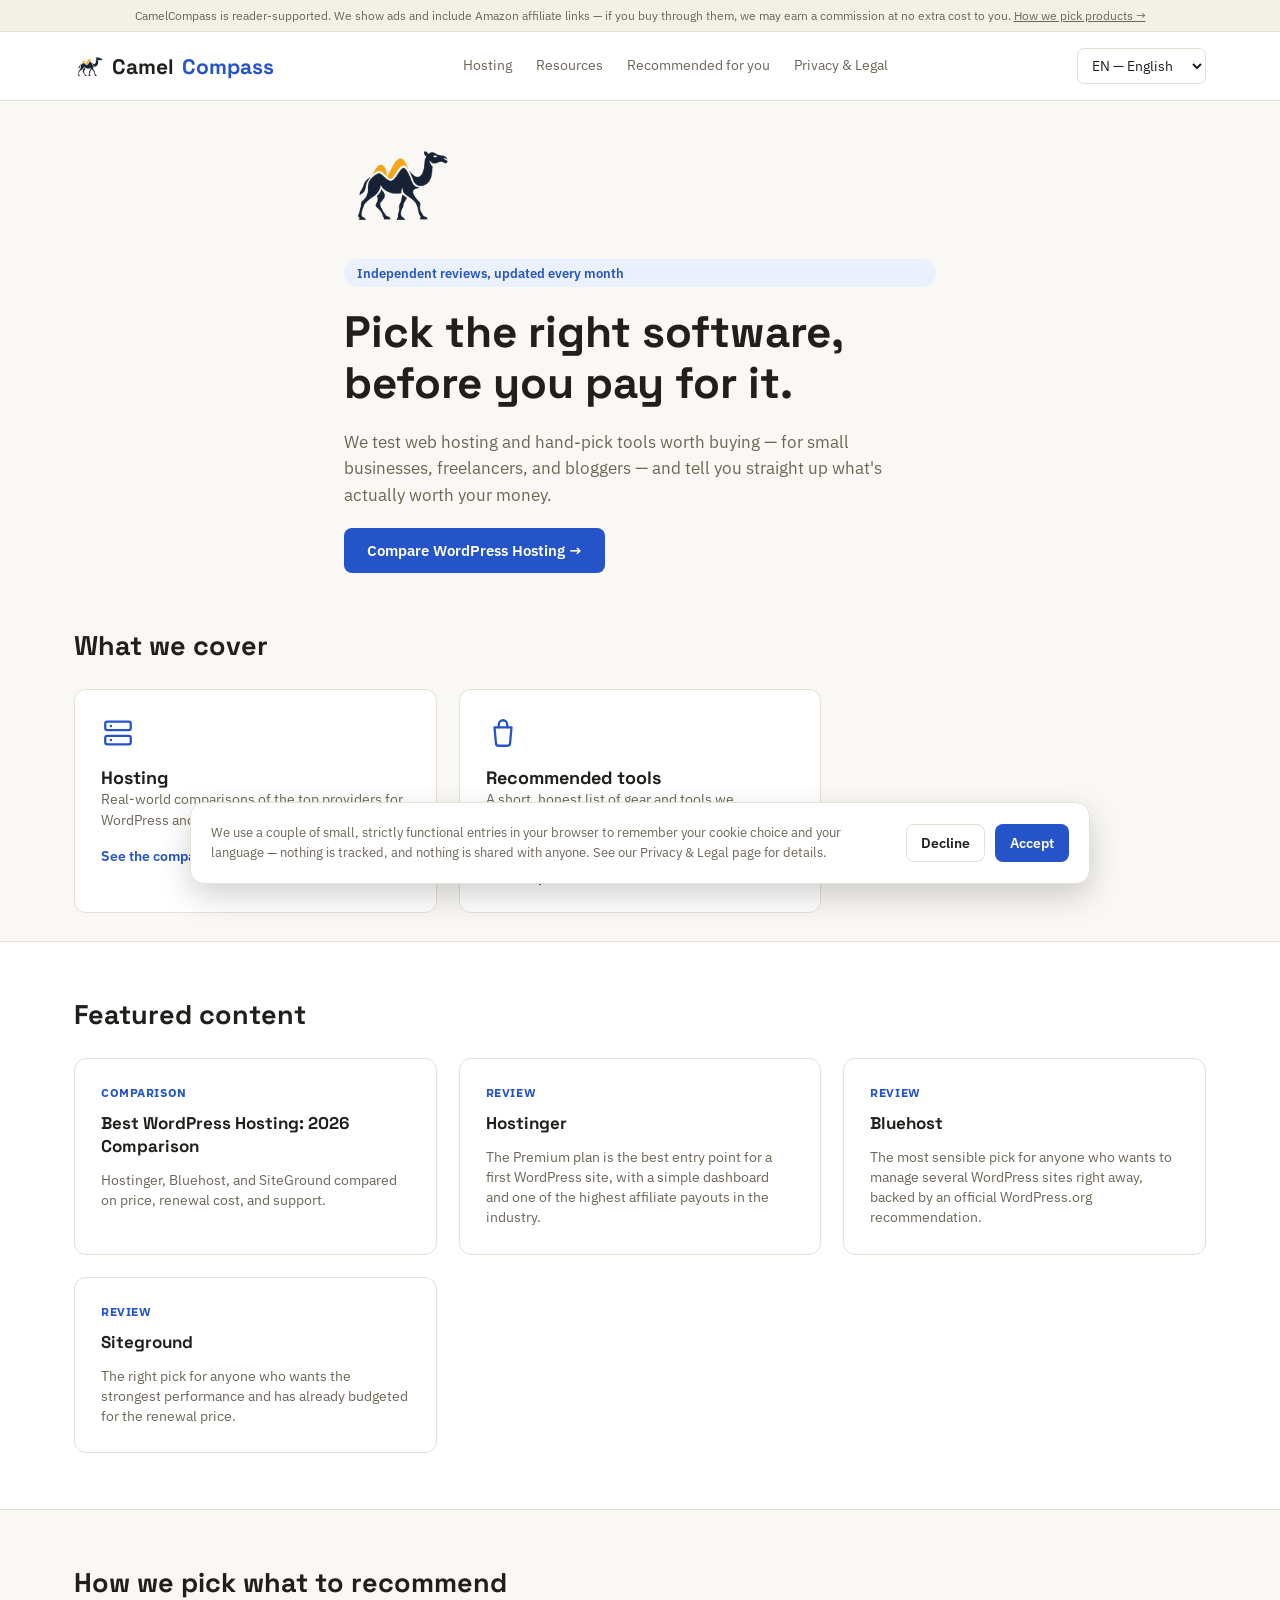
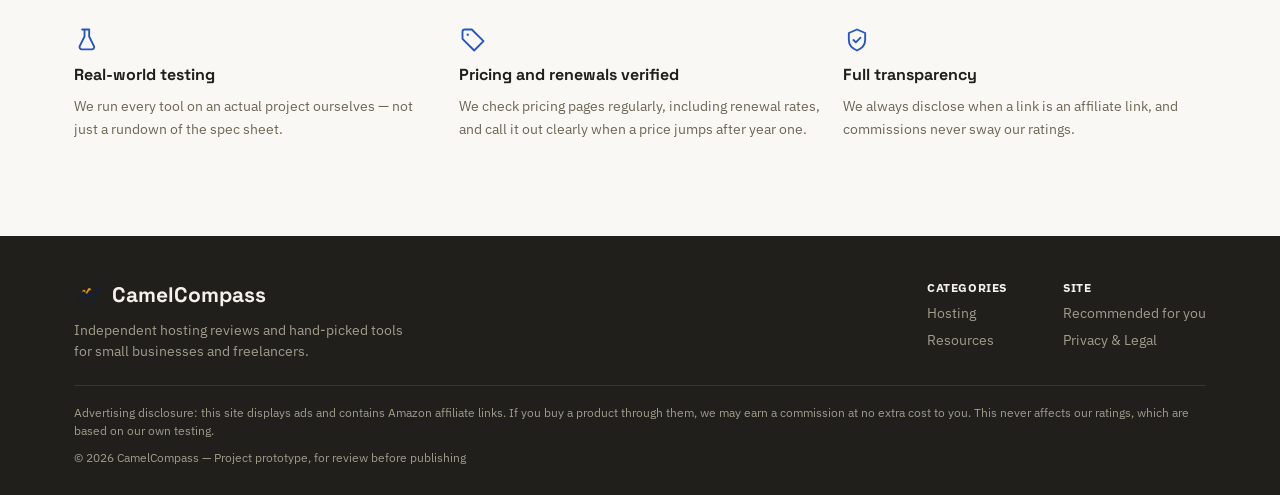
==== index.html @ 70924f6f "Add files via upload" ====
<!doctype html>
<html lang="en">
<head>
<title>CamelCompass — Independent Web Hosting Reviews & Recommended Tools</title>
<meta name="description" content="Independent, data-backed reviews of web hosting — Hostinger, Bluehost, SiteGround and more — plus a short list of tools we personally recommend. Available in English, Italiano, Français, Deutsch, Español.">
<link rel="canonical" href="https://camelcompass.com/index.html">
<meta property="og:type" content="website">
<meta property="og:site_name" content="CamelCompass">
<meta property="og:title" content="CamelCompass — Independent Web Hosting Reviews & Recommended Tools">
<meta property="og:description" content="Independent, data-backed reviews of web hosting — Hostinger, Bluehost, SiteGround and more — plus a short list of tools we personally recommend. Available in English, Italiano, Français, Deutsch, Español.">
<meta property="og:image" content="https://camelcompass.com/camel-mascot.png">
<meta property="og:url" content="https://camelcompass.com/index.html">
<meta charset="utf-8">
<meta name="viewport" content="width=device-width, initial-scale=1, viewport-fit=cover">
<meta name="robots" content="index, follow">
<meta name="theme-color" content="#2454C7">
<link rel="icon" type="image/png" href="camel-mascot.png">
<meta name="twitter:card" content="summary">
<link rel="stylesheet" href="https://fonts.googleapis.com/css2?family=Space+Grotesk:wght@500;600;700&family=IBM+Plex+Sans:wght@400;500;600&display=swap">
<link rel="stylesheet" href="styles.css">
<!-- TODO: replace ca-pub-XXXXXXXXXXXXXXXX with your real AdSense publisher ID once your AdSense application is approved -->
<script async src="https://pagead2.googlesyndication.com/pagead/js/adsbygoogle.js?client=ca-pub-XXXXXXXXXXXXXXXX" crossorigin="anonymous"></script>
</head>
<body>

<div class="disclose-bar">
  <div class="wrap"><p id="disclose-text"></p></div>
</div>

<header class="site-header">
  <div class="wrap">
    <a href="index.html" class="logo"><img src="camel-mascot.png" alt="CamelCompass mascot" class="logo-mark">Camel<span class="accent">Compass</span></a>
    <nav class="nav-links" id="nav-links">
      <a href="compare.html" data-nav="compare"></a>
      <a href="resources.html" data-nav="resources"></a>
      <a href="recommend.html" data-nav="recommend"></a>
      <a href="legal.html" data-nav="legal"></a>
    </nav>
    <select class="lang-select" id="lang-select">
      <option value="en">EN — English</option>
      <option value="it">IT — Italiano</option>
      <option value="fr">FR — Français</option>
      <option value="de">DE — Deutsch</option>
      <option value="es">ES — Español</option>
    </select>
  </div>
</header>

<main>
  <section id="page-home">
    <section class="block tight">
      <div class="wrap" style="display:flex; flex-direction:column; gap:20px; max-width:640px;">
        <img src="camel-mascot.png" alt="CamelCompass mascot" class="hero-mascot">
        <span class="badge" id="home-badge"></span>
        <h1 class="hero-title" id="home-title"></h1>
        <p class="lede" id="home-sub"></p>
        <a href="compare.html" class="btn btn-primary" id="home-cta" style="align-self:flex-start;"></a>
      </div>
    </section>

    <section class="block tight">
      <div class="wrap" style="display:flex; flex-direction:column; gap:26px;">
        <h2 class="section-title" id="home-cat-title"></h2>
        <div class="grid-3" id="home-categories"></div>
      </div>
    </section>

    <section class="block" style="background:var(--surface); border-top:1px solid var(--border); border-bottom:1px solid var(--border);">
      <div class="wrap" style="display:flex; flex-direction:column; gap:26px;">
        <h2 class="section-title" id="home-featured-title"></h2>
        <div class="grid-3" id="home-featured"></div>
      </div>
    </section>

    <section class="block">
      <div class="wrap" style="display:flex; flex-direction:column; gap:26px;">
        <h2 class="section-title" id="home-method-title"></h2>
        <div class="grid-3" id="home-methods"></div>
      </div>
    </section>
  </section>

</main>

<footer class="site-footer">
  <div class="wrap">
    <div class="footer-top">
      <div class="footer-brand">
        <span class="logo"><img src="camel-mascot.png" alt="CamelCompass mascot" class="logo-mark">CamelCompass</span>
        <p id="footer-desc"></p>
      </div>
      <div class="footer-cols">
        <div class="footer-col">
          <span class="col-title" id="footer-cat-title"></span>
          <a href="compare.html" data-t="nav_hosting"></a>
          <a href="resources.html" data-t="nav_resources"></a>
        </div>
        <div class="footer-col">
          <span class="col-title" id="footer-site-title"></span>
          <a href="recommend.html" data-t="nav_recommend"></a>
          <a href="legal.html" data-t="nav_legal"></a>
        </div>
      </div>
    </div>
    <div class="footer-bottom">
      <p id="footer-disclosure"></p>
      <p id="footer-copyright"></p>
    </div>
  </div>
</footer>

<div class="cookie-bar" id="cookie-bar" hidden>
  <p id="cookie-text"></p>
  <div class="cookie-actions">
    <button class="btn btn-outline btn-sm" id="cookie-decline" style="width:auto;"></button>
    <button class="btn btn-primary btn-sm" id="cookie-accept" style="width:auto;"></button>
  </div>
</div>

<script src="app.js"></script>
<script>
SV.init(SV.applyHomeText);
</script>
</body>
</html>
---- styles.css ----
:root {
    --bg: #FAF8F4; --surface: #FFFFFF; --surface-2: #F3F0E8; --border: #E4E0D3;
    --text: #201F1C; --text-2: #6B6656;
    --accent: #2454C7; --accent-tint: #EAF0FC; --accent-ink: #FFFFFF;
    --success: #1E8E5A; --success-tint: #E8F5EE;
    --danger: #C1443B; --danger-tint: #FBEAE8;
    --amber: #9A6B12; --amber-tint: #FBF1DC;
    --footer-bg: #201F1C; --footer-text: #F3F1EA; --footer-text-2: #A19C8C; --footer-border: #38362E;
    --disclose-bg: #F3F0E8; --disclose-text: #6B6656;
  }
  @media (prefers-color-scheme: dark) {
    :root:not([data-theme="light"]) {
      --bg: #17160F; --surface: #201F17; --surface-2: #29281F; --border: #38362A;
      --text: #F3F1E8; --text-2: #A8A28E;
      --accent: #6E96F2; --accent-tint: #202B44; --accent-ink: #0E1424;
      --success: #4CC28E; --success-tint: #17301F;
      --danger: #E28378; --danger-tint: #33201B;
      --amber: #D7B15C; --amber-tint: #302A16;
      --footer-bg: #0E0D08; --footer-text: #F3F1E8; --footer-text-2: #8B8672; --footer-border: #2C2A20;
      --disclose-bg: #201F17; --disclose-text: #A8A28E;
    }
  }
  :root[data-theme="dark"] {
    --bg: #17160F; --surface: #201F17; --surface-2: #29281F; --border: #38362A;
    --text: #F3F1E8; --text-2: #A8A28E;
    --accent: #6E96F2; --accent-tint: #202B44; --accent-ink: #0E1424;
    --success: #4CC28E; --success-tint: #17301F;
    --danger: #E28378; --danger-tint: #33201B;
    --amber: #D7B15C; --amber-tint: #302A16;
    --footer-bg: #0E0D08; --footer-text: #F3F1E8; --footer-text-2: #8B8672; --footer-border: #2C2A20;
    --disclose-bg: #201F17; --disclose-text: #A8A28E;
  }
  * { box-sizing: border-box; }
  html, body { margin: 0; }
  body { background: var(--bg); color: var(--text); font-family: 'IBM Plex Sans', system-ui, sans-serif; -webkit-font-smoothing: antialiased; }
  h1, h2, h3 { font-family: 'Space Grotesk', system-ui, sans-serif; font-weight: 700; text-wrap: balance; margin: 0; }
  p { margin: 0; }
  a { color: inherit; text-decoration: none; }
  img, svg { max-width: 100%; }
  [hidden] { display: none !important; }
  select, button { font-family: inherit; }

  .wrap { max-width: 1180px; margin: 0 auto; padding-inline: 24px; }
  @media (max-width: 680px) { .wrap { padding-inline: 16px; } }

  .disclose-bar { background: var(--disclose-bg); border-bottom: 1px solid var(--border); }
  .disclose-bar .wrap { padding-block: 8px; }
  .disclose-bar p { font-size: 12px; color: var(--disclose-text); text-align: center; }
  .disclose-bar a { text-decoration: underline; }

  .site-header { position: sticky; top: env(safe-area-inset-top, 0px); z-index: 20; background: var(--surface); border-bottom: 1px solid var(--border); }
  .site-header .wrap { display: flex; align-items: center; justify-content: space-between; padding-block: 16px; gap: 20px; flex-wrap: wrap; }
  .logo { font-family: 'Space Grotesk', sans-serif; font-size: 21px; font-weight: 700; color: var(--text); white-space: nowrap; display: inline-flex; align-items: center; gap: 8px; }
  .logo .accent { color: var(--accent); }
  .logo-mark { height: 30px; width: 30px; object-fit: contain; display: block; }
  .hero-mascot { width: 110px; height: 110px; object-fit: contain; }
  .nav-links { display: flex; gap: 24px; align-items: center; flex-wrap: wrap; }
  .nav-links a { font-size: 14px; color: var(--text-2); padding-block: 4px; border-bottom: 2px solid transparent; }
  .nav-links a:hover { color: var(--accent); }
  .nav-links a.active { color: var(--text); border-bottom-color: var(--accent); }
  .lang-select { border: 1px solid var(--border); background: var(--surface); color: var(--text); border-radius: 7px; padding: 7px 10px; font-size: 13.5px; cursor: pointer; }
  @media (max-width: 780px) { .nav-links { order: 3; width: 100%; justify-content: flex-start; } }

  .badge { display: inline-flex; align-items: center; gap: 6px; background: var(--accent-tint); color: var(--accent); font-size: 12.5px; font-weight: 600; padding: 6px 13px; border-radius: 999px; }
  .badge.muted { background: var(--surface-2); color: var(--text-2); }
  .badge.amber { background: var(--amber-tint); color: var(--amber); }
  .rating-badge { display: inline-flex; align-items: baseline; gap: 4px; background: var(--success-tint); color: var(--success); padding: 8px 16px; border-radius: 8px; }
  .rating-badge b { font-family: 'Space Grotesk', sans-serif; font-size: 20px; }
  .rating-badge span { font-size: 12.5px; font-weight: 600; }

  .btn { display: inline-flex; align-items: center; gap: 8px; font-size: 14.5px; font-weight: 600; padding: 12px 22px; border-radius: 8px; border: 1px solid transparent; cursor: pointer; }
  .btn-primary { background: var(--accent); color: var(--accent-ink); }
  .btn-primary:hover { opacity: 0.92; }
  .btn-dark { background: var(--text); color: var(--bg); }
  .btn-dark:hover { opacity: 0.88; }
  .btn-outline { background: transparent; color: var(--text); border-color: var(--border); }
  .btn-sm { padding: 9px 14px; font-size: 13.5px; width: 100%; justify-content: center; }
  .link-accent { font-size: 13.5px; font-weight: 600; color: var(--accent); }
  .link-accent:hover { text-decoration: underline; }

  section.block { padding-block: 56px; }
  section.block.tight { padding-block: 28px; }
  h1.hero-title { font-size: clamp(28px, 4.2vw, 44px); line-height: 1.16; }
  h2.section-title { font-size: clamp(22px, 2.6vw, 27px); line-height: 1.25; }
  .lede { font-size: 16.5px; line-height: 1.6; color: var(--text-2); max-width: 62ch; }

  .breadcrumb { display: flex; gap: 8px; align-items: center; font-size: 13px; color: var(--text-2); flex-wrap: wrap; }
  .breadcrumb a:hover { color: var(--accent); }
  .breadcrumb .current { color: var(--text); }

  .grid-3 { display: grid; grid-template-columns: repeat(3, minmax(0, 1fr)); gap: 22px; }
  .grid-2 { display: grid; grid-template-columns: repeat(2, minmax(0, 1fr)); gap: 22px; }
  @media (max-width: 820px) { .grid-3 { grid-template-columns: 1fr; } .grid-2 { grid-template-columns: 1fr; } }

  .card { background: var(--surface); border: 1px solid var(--border); border-radius: 12px; padding: 26px; }
  .cat-card { display: flex; flex-direction: column; gap: 16px; }
  .cat-card svg { color: var(--accent); }
  .cat-card.disabled svg { color: var(--text-2); }
  .cat-card .cat-title { font-family: 'Space Grotesk', sans-serif; font-weight: 700; font-size: 18px; }
  .cat-card .cat-desc { font-size: 14px; color: var(--text-2); line-height: 1.5; }

  .featured-card { display: flex; flex-direction: column; gap: 12px; }
  .featured-card .eyebrow { font-size: 11.5px; font-weight: 700; color: var(--accent); text-transform: uppercase; letter-spacing: 0.05em; }
  .featured-card .featured-title { font-family: 'Space Grotesk', sans-serif; font-size: 17px; font-weight: 700; line-height: 1.35; }
  .featured-card .featured-desc { font-size: 13.5px; color: var(--text-2); line-height: 1.5; }

  .method-item { display: flex; flex-direction: column; gap: 10px; }
  .method-item svg { color: var(--accent); }
  .method-item .method-title { font-family: 'Space Grotesk', sans-serif; font-size: 16px; font-weight: 700; }
  .method-item p { font-size: 14px; color: var(--text-2); line-height: 1.6; }

  .table-scroll { overflow-x: auto; border: 1px solid var(--border); border-radius: 12px; }
  table.compare { width: 100%; border-collapse: collapse; min-width: 700px; background: var(--surface); }
  table.compare th, table.compare td { text-align: left; padding: 14px 18px; border-bottom: 1px solid var(--border); border-left: 1px solid var(--border); font-size: 14px; }
  table.compare th:first-child, table.compare td:first-child { border-left: none; font-weight: 600; color: var(--text); width: 190px; }
  table.compare thead th { vertical-align: bottom; }
  table.compare th.picked { background: var(--accent-tint); }
  .pick-tag { display: block; font-size: 10.5px; font-weight: 700; color: var(--accent); text-transform: uppercase; letter-spacing: 0.05em; margin-bottom: 4px; }
  table.compare th .name { font-family: 'Space Grotesk', sans-serif; font-size: 17px; font-weight: 700; color: var(--text); }
  table.compare td.cta { padding: 14px 18px; }
  table.compare td .cta-stack { display: flex; flex-direction: column; gap: 8px; }
  .foot-star { font-size: 12px; color: var(--text-2); margin-top: 10px; display: block; }

  .callout { background: var(--accent-tint); border-radius: 12px; padding: 30px; display: flex; flex-direction: column; gap: 12px; }
  .callout h3 { font-size: 21px; }
  .callout p { font-size: 14.5px; line-height: 1.6; color: var(--text); }

  .review-head { display: flex; gap: 40px; flex-wrap: wrap; padding-block: 32px; }
  .review-head .main { flex: 1 1 480px; display: flex; flex-direction: column; gap: 16px; max-width: 620px; }
  .review-head .facts { flex: 0 1 260px; min-width: 240px; }
  .facts-row { display: flex; justify-content: space-between; gap: 12px; font-size: 13.5px; padding-block: 9px; border-bottom: 1px solid var(--border); }
  .facts-row:last-child { border-bottom: none; }
  .facts-row span:first-child { color: var(--text-2); }
  .facts-row span:last-child { font-weight: 600; text-align: right; }

  .list-item { display: flex; align-items: flex-start; gap: 10px; font-size: 14px; line-height: 1.5; }
  .list-item svg { flex-shrink: 0; margin-top: 2px; }

  .plan-card { position: relative; display: flex; flex-direction: column; gap: 10px; }
  .plan-card.popular { border-color: var(--accent); border-width: 2px; }
  .plan-price { font-family: 'Space Grotesk', sans-serif; font-size: 26px; font-weight: 700; }
  .plan-price small { font-size: 13px; font-weight: 500; color: var(--text-2); }
  .plan-tag { position: absolute; top: -12px; left: 20px; background: var(--accent); color: var(--accent-ink); font-size: 10.5px; font-weight: 700; padding: 4px 10px; border-radius: 999px; }

  .prose-block { display: flex; flex-direction: column; gap: 24px; max-width: 680px; }
  .prose-block h2 { font-size: 20px; }
  .prose-block p { font-size: 14.5px; line-height: 1.6; color: var(--text); }

  .alt-card { display: flex; flex-direction: column; gap: 8px; }
  .alt-card .alt-title { font-family: 'Space Grotesk', sans-serif; font-size: 16px; font-weight: 700; }
  .alt-card p { font-size: 13.5px; color: var(--text-2); line-height: 1.5; }

  .region-grid { display: grid; grid-template-columns: repeat(2, minmax(0,1fr)); gap: 18px; }
  @media (max-width: 700px) { .region-grid { grid-template-columns: 1fr; } }
  .region-btn { text-align: left; background: var(--surface); border: 1px solid var(--border); border-radius: 12px; padding: 18px 20px; cursor: pointer; font-size: 15px; font-weight: 600; color: var(--text); }
  .region-btn:hover { border-color: var(--accent); }
  .region-btn.active { border-color: var(--accent); background: var(--accent-tint); color: var(--accent); }
  .legal-section { display: flex; flex-direction: column; gap: 10px; }
  .legal-section h2 { font-size: 19px; }
  .legal-section p, .legal-section li { font-size: 14.5px; line-height: 1.65; color: var(--text); }
  .legal-section ul { margin: 0; padding-left: 20px; display: flex; flex-direction: column; gap: 6px; }

  .site-footer { background: var(--footer-bg); color: var(--footer-text); margin-top: 40px; }
  .site-footer .wrap { padding-block: 44px 28px; display: flex; flex-direction: column; gap: 22px; }
  .footer-top { display: flex; justify-content: space-between; flex-wrap: wrap; gap: 32px; }
  .footer-brand { max-width: 340px; display: flex; flex-direction: column; gap: 10px; }
  .footer-brand .logo { color: var(--footer-text); }
  .footer-brand p { font-size: 13.5px; color: var(--footer-text-2); line-height: 1.6; }
  .footer-cols { display: flex; gap: 56px; flex-wrap: wrap; }
  .footer-col { display: flex; flex-direction: column; gap: 9px; }
  .footer-col .col-title { font-size: 12px; font-weight: 700; text-transform: uppercase; letter-spacing: 0.05em; color: var(--footer-text); }
  .footer-col a { font-size: 13.5px; color: var(--footer-text-2); }
  .footer-col a:hover { color: var(--footer-text); }
  .footer-bottom { border-top: 1px solid var(--footer-border); padding-top: 18px; display: flex; flex-direction: column; gap: 8px; }
  .footer-bottom p { font-size: 11.5px; color: var(--footer-text-2); line-height: 1.6; margin: 0; }

  .cookie-bar { position: fixed; left: 16px; right: 16px; bottom: 16px; z-index: 50; background: var(--surface); border: 1px solid var(--border); border-radius: 14px; padding: 20px; box-shadow: 0 12px 32px rgba(0,0,0,0.18); display: flex; gap: 18px; flex-wrap: wrap; align-items: center; max-width: 900px; margin: 0 auto; }
  .cookie-bar p { font-size: 13px; line-height: 1.55; color: var(--text-2); flex: 1 1 380px; }
  .cookie-actions { display: flex; gap: 10px; flex-wrap: wrap; }

  @media (max-width: 560px) { .review-head { flex-direction: column; } }
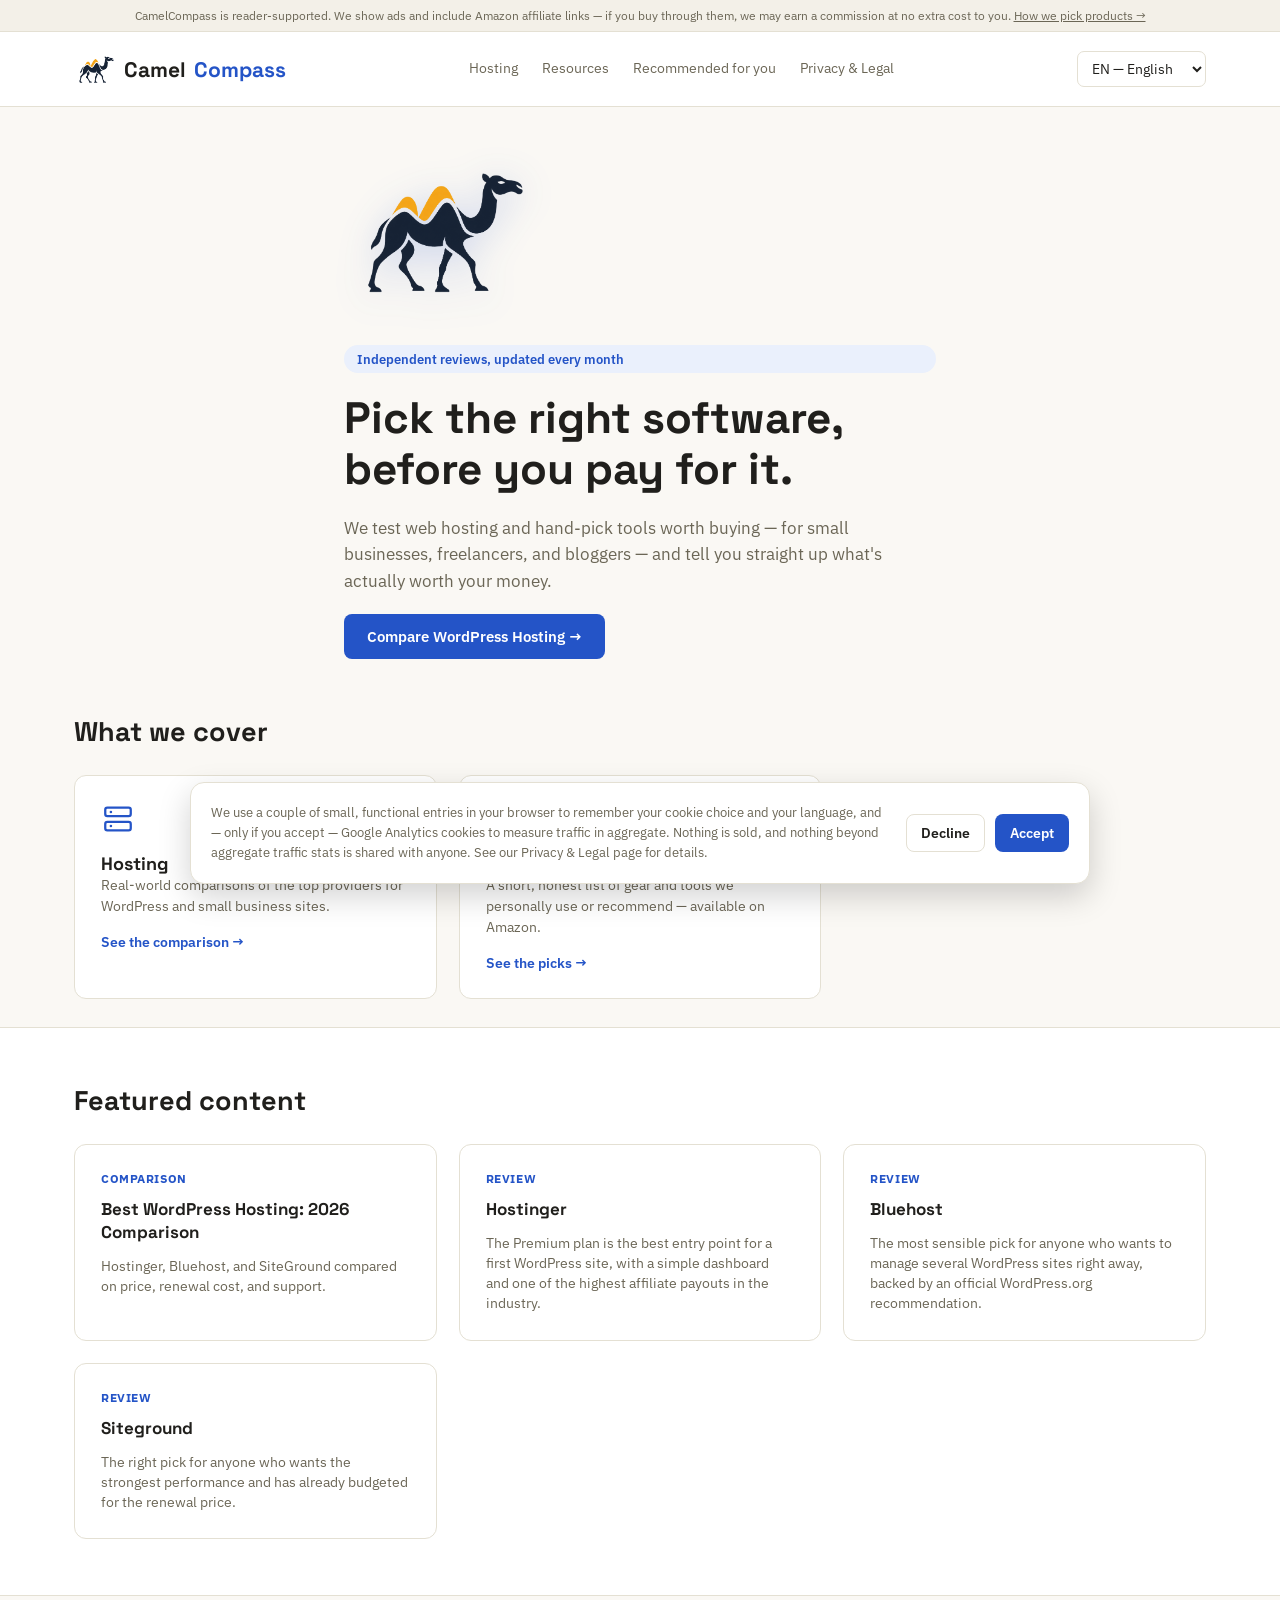
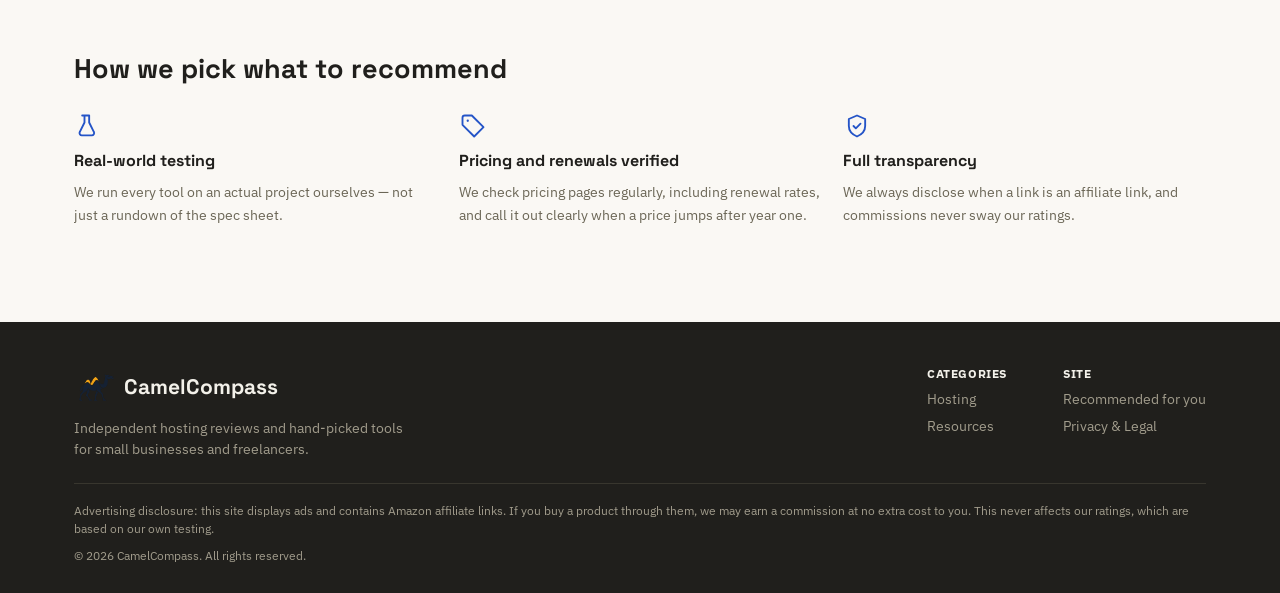
==== commit cc0a4b8c: "Add files via upload" ====
--- a/index.html
+++ b/index.html
@@ -20,6 +20,16 @@
 <link rel="stylesheet" href="styles.css">
 <!-- TODO: replace ca-pub-XXXXXXXXXXXXXXXX with your real AdSense publisher ID once your AdSense application is approved -->
 <script async src="https://pagead2.googlesyndication.com/pagead/js/adsbygoogle.js?client=ca-pub-XXXXXXXXXXXXXXXX" crossorigin="anonymous"></script>
+<!-- Google tag (gtag.js) -->
+<script async src="https://www.googletagmanager.com/gtag/js?id=G-SYCRF4L2D8"></script>
+<script>
+  window.dataLayer = window.dataLayer || [];
+  function gtag(){dataLayer.push(arguments);}
+  // Consent Mode: analytics storage stays denied until the user accepts our cookie notice
+  gtag('consent', 'default', { 'analytics_storage': 'denied' });
+  gtag('js', new Date());
+  gtag('config', 'G-SYCRF4L2D8');
+</script>
 </head>
 <body>
 
--- a/styles.css
+++ b/styles.css
@@ -52,8 +52,8 @@
   .site-header .wrap { display: flex; align-items: center; justify-content: space-between; padding-block: 16px; gap: 20px; flex-wrap: wrap; }
   .logo { font-family: 'Space Grotesk', sans-serif; font-size: 21px; font-weight: 700; color: var(--text); white-space: nowrap; display: inline-flex; align-items: center; gap: 8px; }
   .logo .accent { color: var(--accent); }
-  .logo-mark { height: 30px; width: 30px; object-fit: contain; display: block; }
-  .hero-mascot { width: 110px; height: 110px; object-fit: contain; }
+  .logo-mark { height: 42px; width: 42px; object-fit: contain; display: block; }
+  .hero-mascot { width: 190px; height: 190px; object-fit: contain; filter: drop-shadow(0 6px 18px rgba(36, 84, 199, 0.22)); }
   .nav-links { display: flex; gap: 24px; align-items: center; flex-wrap: wrap; }
   .nav-links a { font-size: 14px; color: var(--text-2); padding-block: 4px; border-bottom: 2px solid transparent; }
   .nav-links a:hover { color: var(--accent); }
